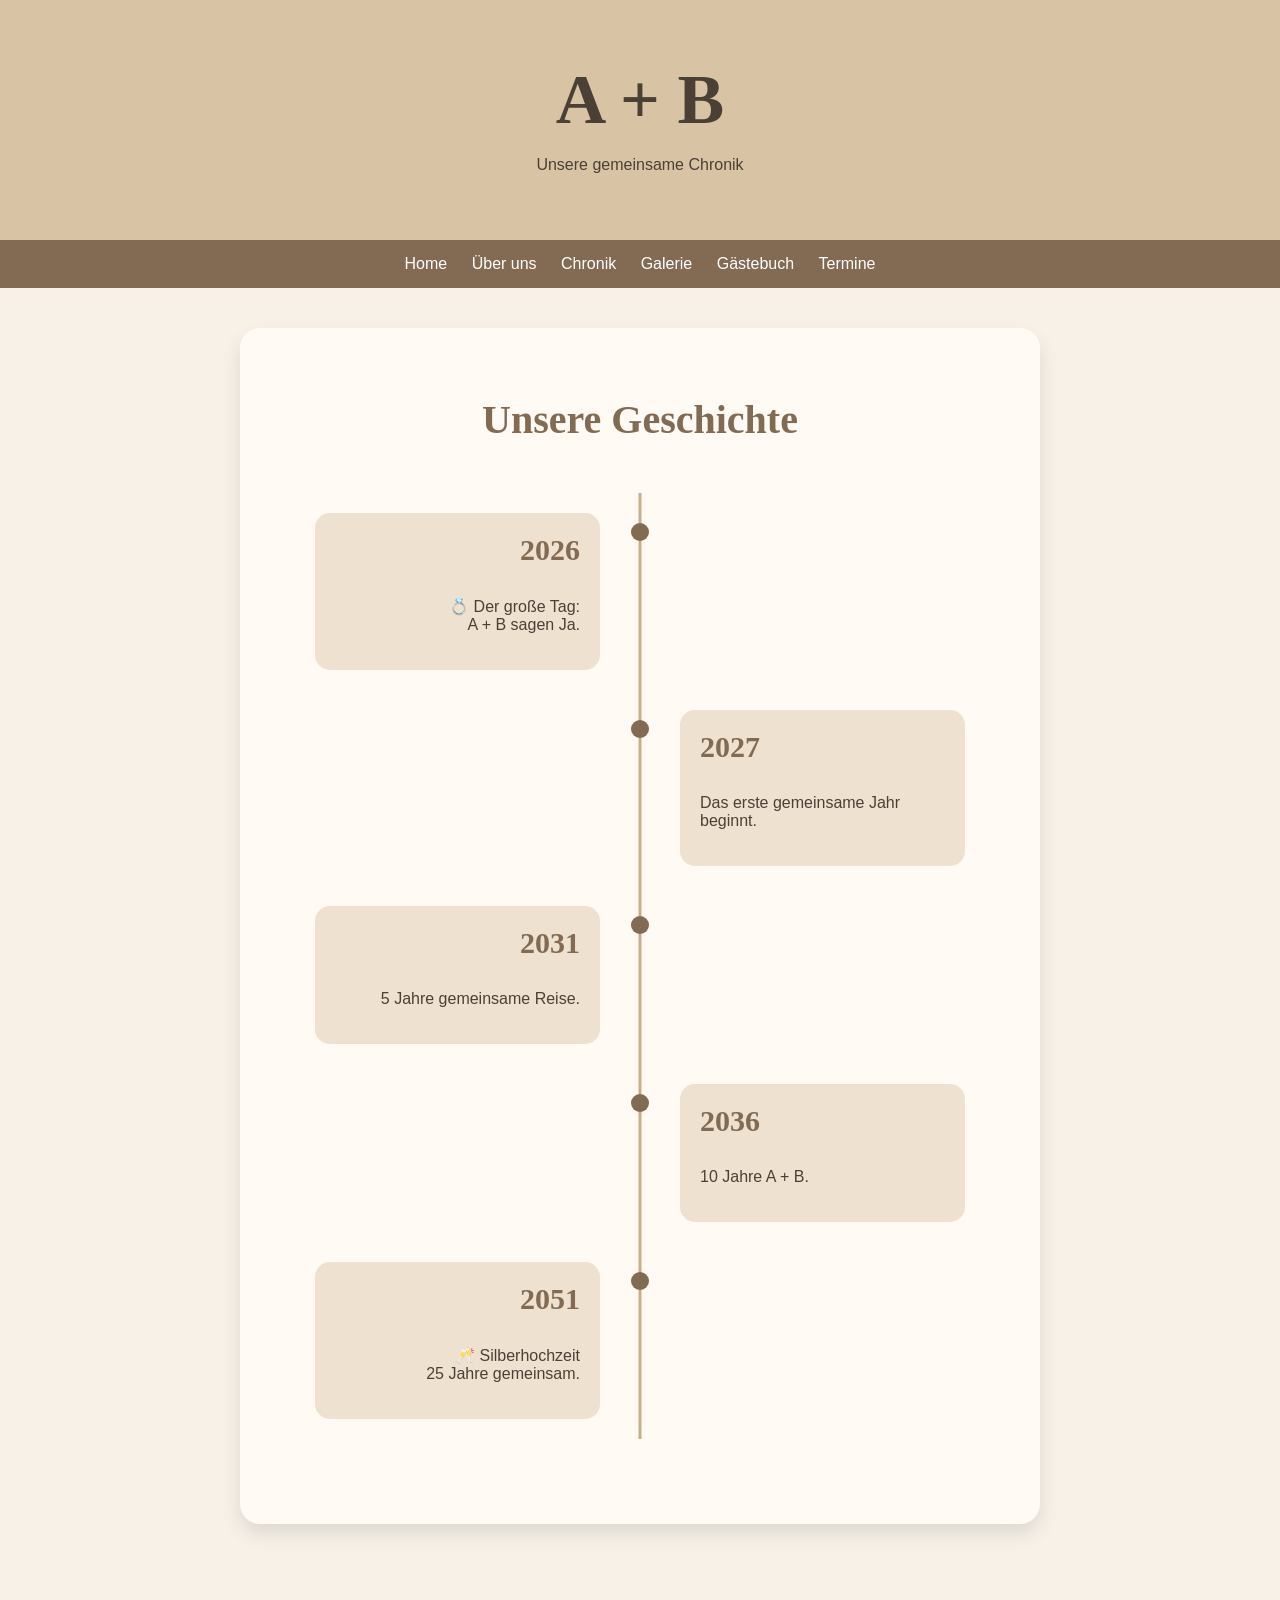
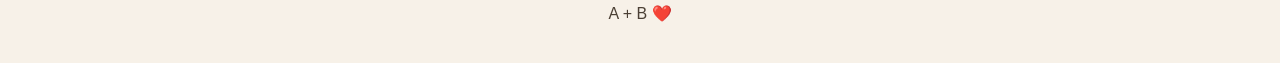
==== chronik.html @ 978f6409 "Add files via upload Hochzeitsseite v0.1" ====
<!DOCTYPE html>

<html lang="de">

<head>

<meta charset="UTF-8">

<title>Chronik | A+B</title>

<link rel="stylesheet" href="style.css">

</head>

<body>

<header>

<h1>A + B</h1>

<p>Unsere gemeinsame Chronik</p>

</header>

<nav>

<a href="index.html">Home</a> <a href="ueber-uns.html">Über uns</a> <a href="chronik.html">Chronik</a> <a href="galerie.html">Galerie</a> <a href="gaestebuch.html">Gästebuch</a> <a href="termine.html">Termine</a>

</nav>

<section class="karte">

<h2>Unsere Geschichte</h2>

<div class="timeline">

<div class="timeline-item">

<div class="timeline-content">

<h3>2026</h3>

<p>
💍 Der große Tag:
<br>
A + B sagen Ja.
</p>

</div>

</div>

<div class="timeline-item">

<div class="timeline-content">

<h3>2027</h3>

<p>
Das erste gemeinsame Jahr
beginnt.
</p>

</div>

</div>

<div class="timeline-item">

<div class="timeline-content">

<h3>2031</h3>

<p>
5 Jahre gemeinsame Reise.
</p>

</div>

</div>

<div class="timeline-item">

<div class="timeline-content">

<h3>2036</h3>

<p>
10 Jahre A + B.
</p>

</div>

</div>

<div class="timeline-item">

<div class="timeline-content">

<h3>2051</h3>

<p>
🥂 Silberhochzeit
<br>
25 Jahre gemeinsam.
</p>

</div>

</div>

</div>

</section>

<footer>

A + B ❤️

</footer>

</body>

</html>
---- style.css ----
* {
  box-sizing:border-box;
  }

body {

margin:0;

background:#f7f1e8;

color:#4b4035;

font-family:Arial, sans-serif;

text-align:center;

}

header {

background:#d8c3a5;

padding:50px;

}

header h1 {

font-family:Georgia, serif;

font-size:70px;

margin:10px;

}

nav {

background:#826b52;

padding:15px;

}

nav a {

color:white;

text-decoration:none;

margin:10px;

font-size:16px;

}

nav a:hover {

opacity:0.7;

}

.karte {

background:#fffaf3;

max-width:800px;

margin:40px auto;

padding:35px;

border-radius:20px;

box-shadow:0 10px 20px rgba(0,0,0,.1);

}

h2 {

font-family:Georgia,serif;

color:#826b52;

font-size:40px;

}

.counter {

font-size:28px;

font-weight:bold;

margin:25px;

}

.news {

background:#eee1cf;

padding:20px;

margin:15px;

border-radius:15px;

}

footer {

padding:40px;

}

.timeline {

position:relative;

max-width:800px;

margin:50px auto;

}

.timeline::before {

content:"";

position:absolute;

left:50%;

top:0;

bottom:0;

width:3px;

background:#c6ae8b;

transform:translateX(-50%);

}

.timeline-item {

position:relative;

width:50%;

padding:20px 40px;

}

.timeline-item:nth-child(odd){

left:0;

text-align:right;

}

.timeline-item:nth-child(even){

left:50%;

text-align:left;

}

.timeline-item::after {

content:"";

position:absolute;

top:30px;

width:18px;

height:18px;

background:#826b52;

border-radius:50%;

z-index:2;

}

.timeline-item:nth-child(odd)::after {

right:-9px;

}

.timeline-item:nth-child(even)::after {

left:-9px;

}

.timeline-content {

background:#eee1cf;

padding:20px;

border-radius:15px;

}

.timeline-content h3 {

font-family:Georgia,serif;

font-size:30px;

color:#826b52;

margin-top:0;

}

.galerie {

display:grid;

grid-template-columns:
repeat(auto-fit,minmax(200px,1fr));

gap:20px;

}


.galerie img {

width:100%;

border-radius:15px;

}
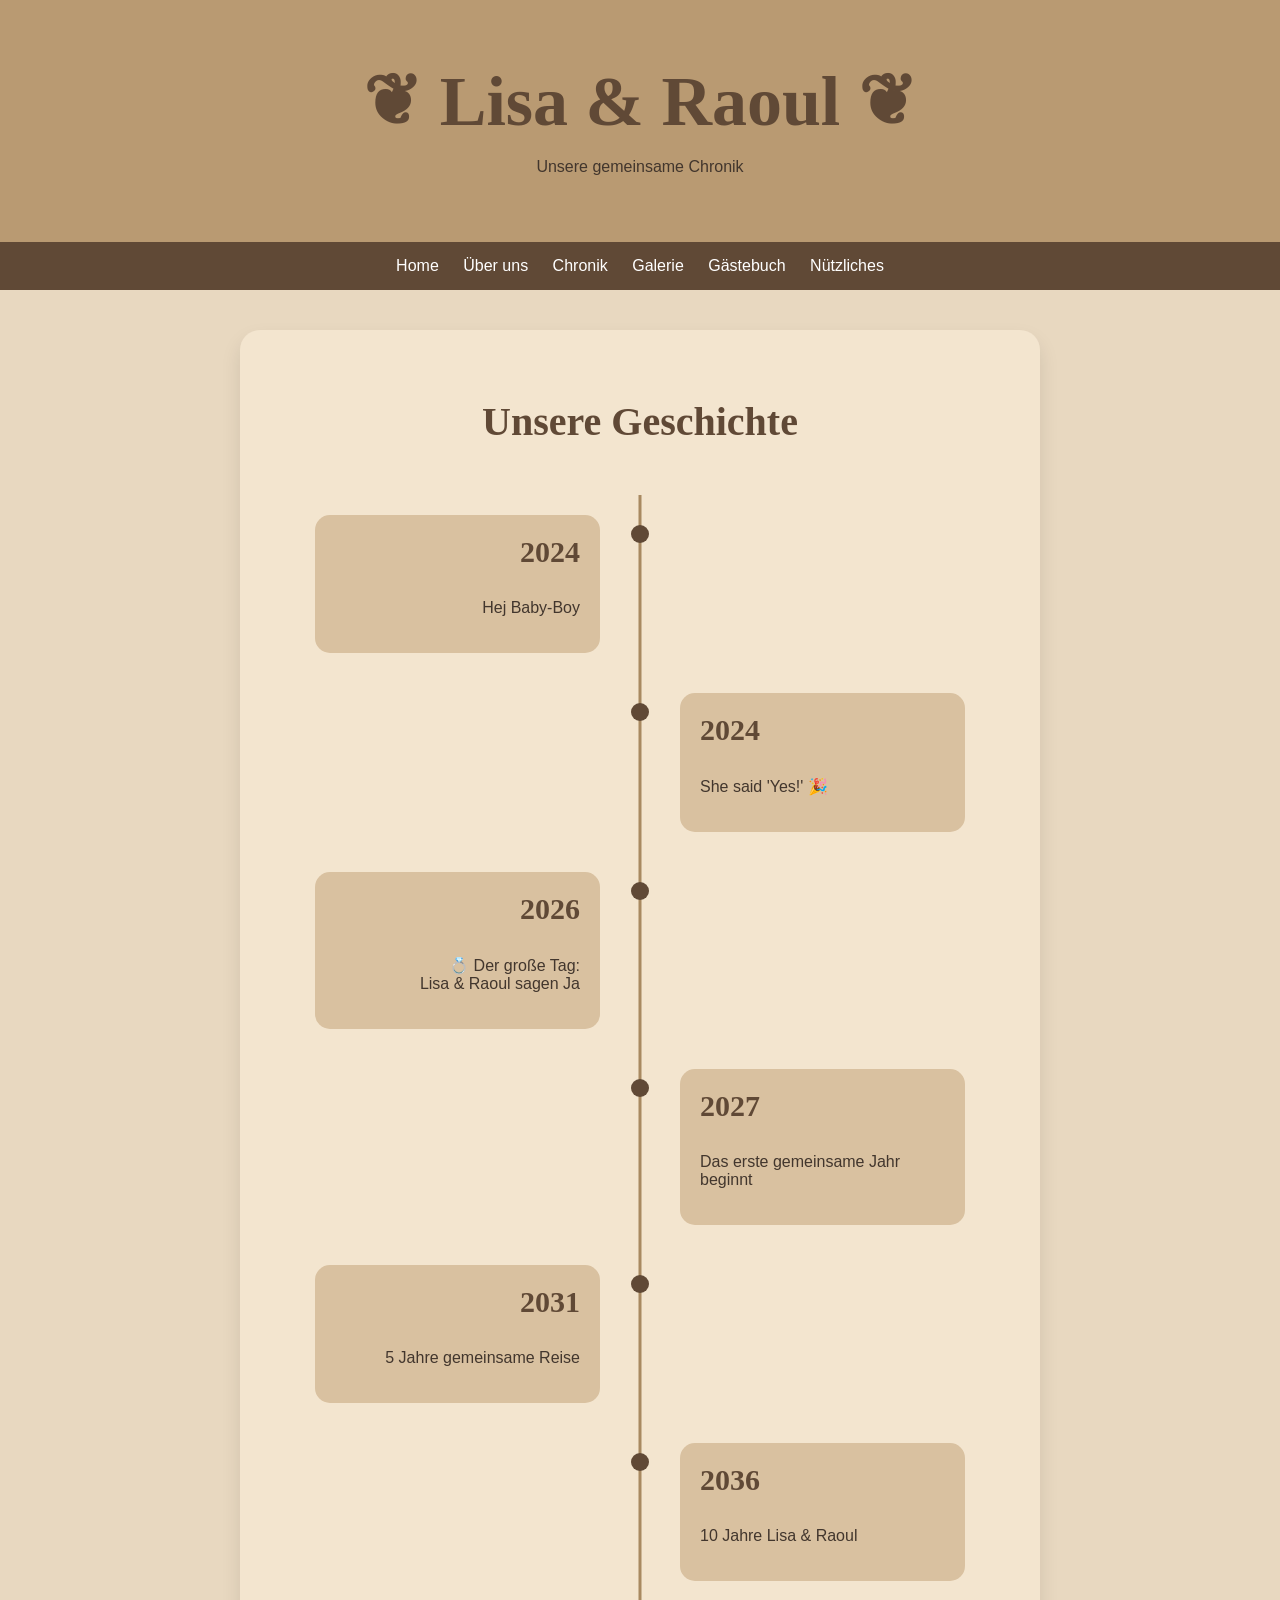
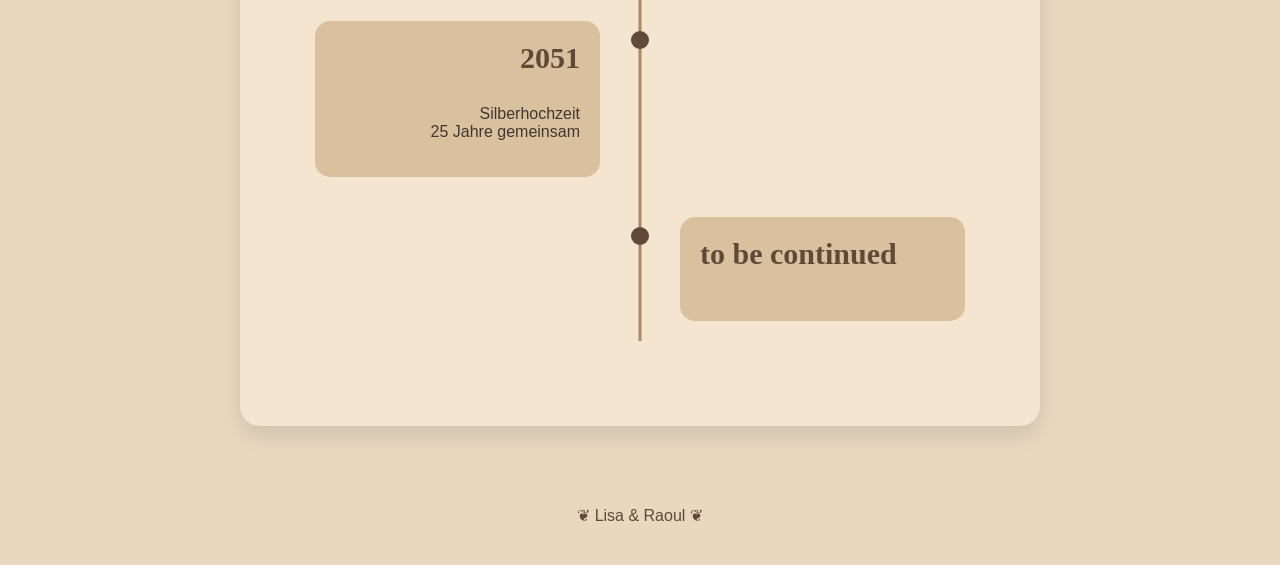
==== commit 194389e8: "Add files via upload" ====
--- a/chronik.html
+++ b/chronik.html
@@ -6,7 +6,7 @@
 
 <meta charset="UTF-8">
 
-<title>Chronik | A+B</title>
+<title>Chronik | Lisa & Raoul</title>
 
 <link rel="stylesheet" href="style.css">
 
@@ -16,7 +16,7 @@
 
 <header>
 
-<h1>A + B</h1>
+<h1>❦ Lisa & Raoul ❦</h1>
 
 <p>Unsere gemeinsame Chronik</p>
 
@@ -24,7 +24,7 @@
 
 <nav>
 
-<a href="index.html">Home</a> <a href="ueber-uns.html">Über uns</a> <a href="chronik.html">Chronik</a> <a href="galerie.html">Galerie</a> <a href="gaestebuch.html">Gästebuch</a> <a href="termine.html">Termine</a>
+<a href="index.html">Home</a> <a href="ueber-uns.html">Über uns</a> <a href="chronik.html">Chronik</a> <a href="galerie.html">Galerie</a> <a href="gaestebuch.html">Gästebuch</a> <a href="nuetzliches.html">Nützliches</a>
 
 </nav>
 
@@ -33,6 +33,36 @@
 <h2>Unsere Geschichte</h2>
 
 <div class="timeline">
+
+
+
+<div class="timeline-item">
+
+<div class="timeline-content">
+
+<h3>2024</h3>
+
+<p>Hej Baby-Boy</p>
+
+</div>
+
+</div>
+
+
+
+
+<div class="timeline-item">
+
+<div class="timeline-content">
+
+<h3>2024</h3>
+
+<p>She said 'Yes!' 🎉</p>
+
+</div>
+
+</div>
+
 
 <div class="timeline-item">
 
@@ -43,7 +73,7 @@
 <p>
 💍 Der große Tag:
 <br>
-A + B sagen Ja.
+Lisa & Raoul sagen Ja
 </p>
 
 </div>
@@ -58,7 +88,7 @@
 
 <p>
 Das erste gemeinsame Jahr
-beginnt.
+beginnt
 </p>
 
 </div>
@@ -72,7 +102,7 @@
 <h3>2031</h3>
 
 <p>
-5 Jahre gemeinsame Reise.
+5 Jahre gemeinsame Reise
 </p>
 
 </div>
@@ -86,7 +116,7 @@
 <h3>2036</h3>
 
 <p>
-10 Jahre A + B.
+10 Jahre Lisa & Raoul
 </p>
 
 </div>
@@ -100,14 +130,25 @@
 <h3>2051</h3>
 
 <p>
-🥂 Silberhochzeit
+Silberhochzeit
 <br>
-25 Jahre gemeinsam.
+25 Jahre gemeinsam
 </p>
 
 </div>
 
 </div>
+
+<div class="timeline-item">
+
+<div class="timeline-content">
+
+<h3>to be continued</h3>
+
+</div>
+
+</div>
+
 
 </div>
 
@@ -115,7 +156,7 @@
 
 <footer>
 
-A + B ❤️
+❦ Lisa & Raoul ❦
 
 </footer>
 
--- a/style.css
+++ b/style.css
@@ -1,14 +1,15 @@
 * {
   box-sizing:border-box;
-  }
+}
+
 
 body {
 
 margin:0;
 
-background:#f7f1e8;
-
-color:#4b4035;
+background:#e8d8c0;
+
+color:#42362d;
 
 font-family:Arial, sans-serif;
 
@@ -16,14 +17,16 @@
 
 }
 
+
 header {
 
-background:#d8c3a5;
+background:#b99a72;
 
 padding:50px;
 
 }
 
+
 header h1 {
 
 font-family:Georgia, serif;
@@ -32,16 +35,20 @@
 
 margin:10px;
 
-}
+color:#604936;
+
+}
+
 
 nav {
 
-background:#826b52;
+background:#604936;
 
 padding:15px;
 
 }
 
+
 nav a {
 
 color:white;
@@ -54,15 +61,17 @@
 
 }
 
+
 nav a:hover {
 
 opacity:0.7;
 
 }
 
+
 .karte {
 
-background:#fffaf3;
+background:#f3e5cf;
 
 max-width:800px;
 
@@ -76,16 +85,18 @@
 
 }
 
+
 h2 {
 
 font-family:Georgia,serif;
 
-color:#826b52;
+color:#604936;
 
 font-size:40px;
 
 }
 
+
 .counter {
 
 font-size:28px;
@@ -94,11 +105,14 @@
 
 margin:25px;
 
-}
+color:#42362d;
+
+}
+
 
 .news {
 
-background:#eee1cf;
+background:#d9c1a0;
 
 padding:20px;
 
@@ -108,11 +122,15 @@
 
 }
 
+
 footer {
 
 padding:40px;
 
-}
+color:#604936;
+
+}
+
 
 .timeline {
 
@@ -124,6 +142,7 @@
 
 }
 
+
 .timeline::before {
 
 content:"";
@@ -138,12 +157,13 @@
 
 width:3px;
 
-background:#c6ae8b;
+background:#a88961;
 
 transform:translateX(-50%);
 
 }
 
+
 .timeline-item {
 
 position:relative;
@@ -154,6 +174,7 @@
 
 }
 
+
 .timeline-item:nth-child(odd){
 
 left:0;
@@ -162,6 +183,7 @@
 
 }
 
+
 .timeline-item:nth-child(even){
 
 left:50%;
@@ -170,6 +192,7 @@
 
 }
 
+
 .timeline-item::after {
 
 content:"";
@@ -182,7 +205,7 @@
 
 height:18px;
 
-background:#826b52;
+background:#604936;
 
 border-radius:50%;
 
@@ -190,21 +213,24 @@
 
 }
 
+
 .timeline-item:nth-child(odd)::after {
 
 right:-9px;
 
 }
 
+
 .timeline-item:nth-child(even)::after {
 
 left:-9px;
 
 }
 
+
 .timeline-content {
 
-background:#eee1cf;
+background:#d9c1a0;
 
 padding:20px;
 
@@ -212,17 +238,19 @@
 
 }
 
+
 .timeline-content h3 {
 
 font-family:Georgia,serif;
 
 font-size:30px;
 
-color:#826b52;
+color:#604936;
 
 margin-top:0;
 
 }
+
 
 .galerie {
 
@@ -242,4 +270,178 @@
 
 border-radius:15px;
 
+}
+
+
+/* ---------- Gästebuch ---------- */
+
+
+form{
+    display:flex;
+    flex-direction:column;
+    gap:18px;
+    margin-top:30px;
+}
+
+
+/* Überschriften der Fragen */
+
+.frage{
+    display:block;
+    text-align:left;
+    font-weight:600;
+    color:#594536;
+    margin-top:22px;
+    margin-bottom:8px;
+    font-size:1rem;
+}
+
+
+/* Checkboxen und Radiobuttons */
+
+.option{
+    display:flex;
+    align-items:center;
+    gap:8px;
+    margin:0.5px 0;
+    font-weight:400;
+    color:#4b382b;
+    cursor:pointer;
+}
+
+
+.option input{
+    width:auto;
+    margin:0;
+}
+
+
+form input,
+form textarea{
+
+    width:100%;
+
+    padding:14px 16px;
+
+    border:1px solid #bda582;
+
+    border-radius:14px;
+
+    background:#f7eddc;
+
+    color:#4b382b;
+
+    font-size:1rem;
+
+    font-family:inherit;
+
+    transition:0.3s;
+
+    box-sizing:border-box;
+
+}
+
+
+form input:focus,
+form textarea:focus{
+
+    outline:none;
+
+    border-color:#8b6844;
+
+    box-shadow:0 0 10px rgba(139,104,68,0.25);
+
+}
+
+
+form textarea{
+
+    resize:vertical;
+
+    min-height:90px;
+
+}
+
+
+form button{
+
+    align-self:center;
+
+    margin-top:15px;
+
+    padding:14px 34px;
+
+    border:none;
+
+    border-radius:30px;
+
+    background:#8b6844;
+
+    color:white;
+
+    font-size:1rem;
+
+    font-family:inherit;
+
+    cursor:pointer;
+
+    transition:0.3s;
+
+}
+
+
+form button:hover{
+
+    background:#6e4d30;
+
+    transform:translateY(-2px);
+
+}
+
+
+form button:active{
+
+    transform:translateY(0);
+
+}
+
+
+.eintrag {
+
+    background:#ead8bc;
+
+    padding:20px;
+
+    margin:20px 0;
+
+    border-radius:15px;
+
+    box-shadow:0 2px 8px rgba(0,0,0,0.1);
+
+    text-align:left;
+
+}
+
+
+.eintrag h3 {
+
+    margin-top:0;
+
+    color:#604936;
+
+}
+
+
+.antwort {
+
+    margin-top:20px;
+
+    font-size:1.2em;
+
+    font-weight:bold;
+
+    min-height:40px;
+
+    color:#604936;
+
 }
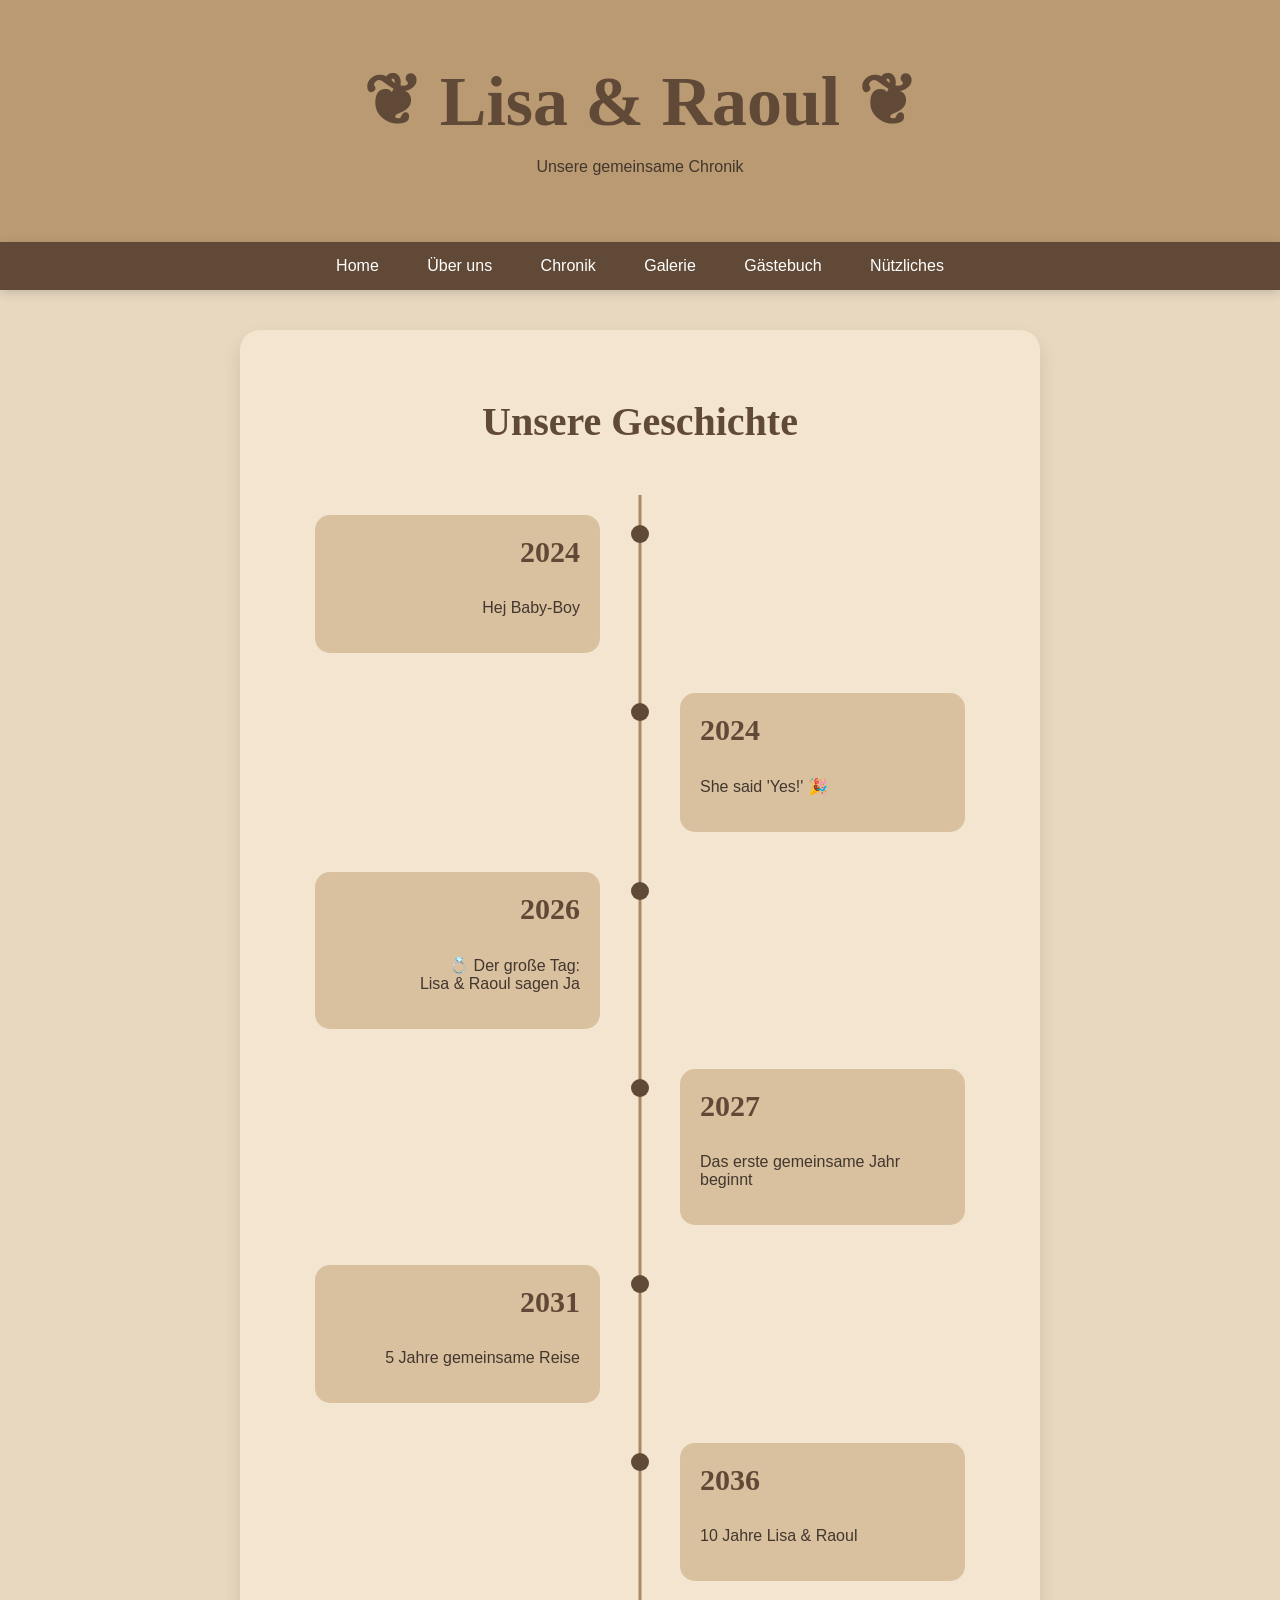
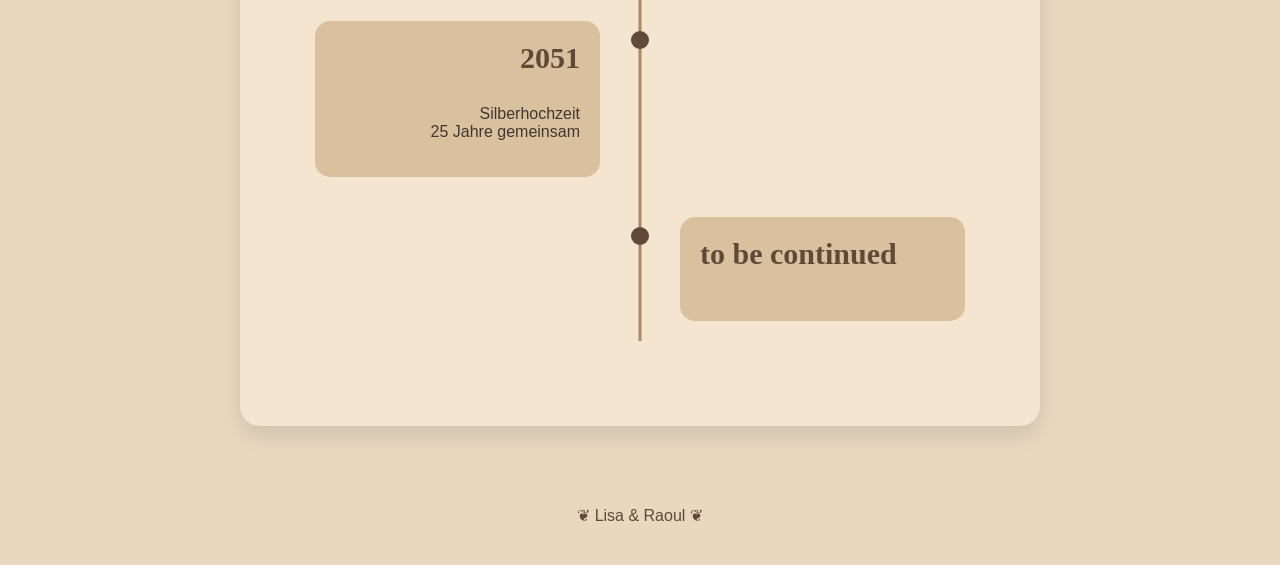
==== commit d5582ba2: "Add files via upload" ====
--- a/chronik.html
+++ b/chronik.html
@@ -5,6 +5,7 @@
 <head>
 
 <meta charset="UTF-8">
+<meta name="viewport" content="width=device-width, initial-scale=1.0">
 
 <title>Chronik | Lisa & Raoul</title>
 
--- a/style.css
+++ b/style.css
@@ -1,447 +1,400 @@
-* {
-  box-sizing:border-box;
-}
-
-
-body {
-
-margin:0;
-
-background:#e8d8c0;
-
-color:#42362d;
-
-font-family:Arial, sans-serif;
-
-text-align:center;
-
-}
-
-
-header {
-
-background:#b99a72;
-
-padding:50px;
-
-}
-
-
-header h1 {
-
-font-family:Georgia, serif;
-
-font-size:70px;
-
-margin:10px;
-
-color:#604936;
-
-}
-
-
-nav {
-
-background:#604936;
-
-padding:15px;
-
-}
-
-
-nav a {
-
-color:white;
-
-text-decoration:none;
-
-margin:10px;
-
-font-size:16px;
-
-}
-
-
-nav a:hover {
-
-opacity:0.7;
-
-}
-
-
-.karte {
-
-background:#f3e5cf;
-
-max-width:800px;
-
-margin:40px auto;
-
-padding:35px;
-
-border-radius:20px;
-
-box-shadow:0 10px 20px rgba(0,0,0,.1);
-
-}
-
-
-h2 {
-
-font-family:Georgia,serif;
-
-color:#604936;
-
-font-size:40px;
-
-}
-
-
-.counter {
-
-font-size:28px;
-
-font-weight:bold;
-
-margin:25px;
-
-color:#42362d;
-
-}
-
-
-.news {
-
-background:#d9c1a0;
-
-padding:20px;
-
-margin:15px;
-
-border-radius:15px;
-
-}
-
-
-footer {
-
-padding:40px;
-
-color:#604936;
-
-}
-
-
-.timeline {
-
-position:relative;
-
-max-width:800px;
-
-margin:50px auto;
-
-}
-
-
-.timeline::before {
-
-content:"";
-
-position:absolute;
-
-left:50%;
-
-top:0;
-
-bottom:0;
-
-width:3px;
-
-background:#a88961;
-
-transform:translateX(-50%);
-
-}
-
-
-.timeline-item {
-
-position:relative;
-
-width:50%;
-
-padding:20px 40px;
-
-}
-
-
-.timeline-item:nth-child(odd){
-
-left:0;
-
-text-align:right;
-
-}
-
-
-.timeline-item:nth-child(even){
-
-left:50%;
-
-text-align:left;
-
-}
-
-
-.timeline-item::after {
-
-content:"";
-
-position:absolute;
-
-top:30px;
-
-width:18px;
-
-height:18px;
-
-background:#604936;
-
-border-radius:50%;
-
-z-index:2;
-
-}
-
-
-.timeline-item:nth-child(odd)::after {
-
-right:-9px;
-
-}
-
-
-.timeline-item:nth-child(even)::after {
-
-left:-9px;
-
-}
-
-
-.timeline-content {
-
-background:#d9c1a0;
-
-padding:20px;
-
-border-radius:15px;
-
-}
-
-
-.timeline-content h3 {
-
-font-family:Georgia,serif;
-
-font-size:30px;
-
-color:#604936;
-
-margin-top:0;
-
-}
-
-
-.galerie {
-
-display:grid;
-
-grid-template-columns:
-repeat(auto-fit,minmax(200px,1fr));
-
-gap:20px;
-
-}
-
-
-.galerie img {
-
-width:100%;
-
-border-radius:15px;
-
-}
-
-
-/* ---------- Gästebuch ---------- */
-
-
-form{
-    display:flex;
-    flex-direction:column;
-    gap:18px;
-    margin-top:30px;
-}
-
-
-/* Überschriften der Fragen */
-
-.frage{
-    display:block;
-    text-align:left;
-    font-weight:600;
-    color:#594536;
-    margin-top:22px;
-    margin-bottom:8px;
-    font-size:1rem;
-}
-
-
-/* Checkboxen und Radiobuttons */
-
-.option{
-    display:flex;
-    align-items:center;
-    gap:8px;
-    margin:0.5px 0;
-    font-weight:400;
-    color:#4b382b;
-    cursor:pointer;
-}
-
-
-.option input{
-    width:auto;
-    margin:0;
-}
-
-
-form input,
-form textarea{
-
-    width:100%;
-
-    padding:14px 16px;
-
-    border:1px solid #bda582;
-
-    border-radius:14px;
-
-    background:#f7eddc;
-
-    color:#4b382b;
-
-    font-size:1rem;
-
-    font-family:inherit;
-
-    transition:0.3s;
-
-    box-sizing:border-box;
-
-}
-
-
-form input:focus,
-form textarea:focus{
-
-    outline:none;
-
-    border-color:#8b6844;
-
-    box-shadow:0 0 10px rgba(139,104,68,0.25);
-
-}
-
-
-form textarea{
-
-    resize:vertical;
-
-    min-height:90px;
-
-}
-
-
-form button{
-
-    align-self:center;
-
-    margin-top:15px;
-
-    padding:14px 34px;
-
-    border:none;
-
-    border-radius:30px;
-
-    background:#8b6844;
-
-    color:white;
-
-    font-size:1rem;
-
-    font-family:inherit;
-
-    cursor:pointer;
-
-    transition:0.3s;
-
-}
-
-
-form button:hover{
-
-    background:#6e4d30;
-
-    transform:translateY(-2px);
-
-}
-
-
-form button:active{
-
-    transform:translateY(0);
-
-}
-
-
-.eintrag {
-
-    background:#ead8bc;
-
-    padding:20px;
-
-    margin:20px 0;
-
-    border-radius:15px;
-
-    box-shadow:0 2px 8px rgba(0,0,0,0.1);
-
-    text-align:left;
-
-}
-
-
-.eintrag h3 {
-
-    margin-top:0;
-
-    color:#604936;
-
-}
-
-
-.antwort {
-
-    margin-top:20px;
-
-    font-size:1.2em;
-
-    font-weight:bold;
-
-    min-height:40px;
-
-    color:#604936;
-
+* {
+    box-sizing: border-box;
+}
+
+body {
+    margin: 0;
+    background: #e8d8c0;
+    color: #42362d;
+    font-family: Arial, sans-serif;
+    text-align: center;
+}
+
+/* ---------- Header ---------- */
+
+header {
+    background: #b99a72;
+    padding: 50px;
+}
+
+header h1 {
+    font-family: Georgia, serif;
+    font-size: 70px;
+    margin: 10px;
+    color: #604936;
+}
+
+/* ---------- Navigation ---------- */
+
+nav {
+    background: #604936;
+    padding: 15px;
+    position: sticky;
+    top: 0;
+    z-index: 1000;
+    box-shadow: 0 3px 10px rgba(0,0,0,.15);
+}
+
+nav a {
+    color: white;
+    text-decoration: none;
+    margin: 10px;
+    font-size: 16px;
+    padding: 8px 12px;
+    border-radius: 8px;
+    transition: .25s;
+}
+
+nav a:hover {
+    background: rgba(255,255,255,.15);
+    opacity: 1;
+}
+
+/* ---------- Karten ---------- */
+
+.karte {
+    background: #f3e5cf;
+    max-width: 800px;
+    margin: 40px auto;
+    padding: 35px;
+    border-radius: 20px;
+    box-shadow: 0 10px 20px rgba(0,0,0,.1);
+}
+
+/* ---------- Überschriften ---------- */
+
+h2 {
+    font-family: Georgia, serif;
+    color: #604936;
+    font-size: 40px;
+}
+
+/* ---------- Countdown ---------- */
+
+.counter {
+    font-size: 28px;
+    font-weight: bold;
+    margin: 25px;
+    color: #42362d;
+}
+
+/* ---------- News ---------- */
+
+.news {
+    background: #d9c1a0;
+    padding: 20px;
+    margin: 15px;
+    border-radius: 15px;
+}
+
+/* ---------- Footer ---------- */
+
+footer {
+    padding: 40px;
+    color: #604936;
+}
+
+/* ---------- Timeline ---------- */
+
+.timeline {
+    position: relative;
+    max-width: 800px;
+    margin: 50px auto;
+}
+
+.timeline::before {
+    content: "";
+    position: absolute;
+    left: 50%;
+    top: 0;
+    bottom: 0;
+    width: 3px;
+    background: #a88961;
+    transform: translateX(-50%);
+}
+
+.timeline-item {
+    position: relative;
+    width: 50%;
+    padding: 20px 40px;
+}
+
+.timeline-item:nth-child(odd) {
+    left: 0;
+    text-align: right;
+}
+
+.timeline-item:nth-child(even) {
+    left: 50%;
+    text-align: left;
+}
+
+.timeline-item::after {
+    content: "";
+    position: absolute;
+    top: 30px;
+    width: 18px;
+    height: 18px;
+    background: #604936;
+    border-radius: 50%;
+    z-index: 2;
+}
+
+.timeline-item:nth-child(odd)::after {
+    right: -9px;
+}
+
+.timeline-item:nth-child(even)::after {
+    left: -9px;
+}
+
+.timeline-content {
+    background: #d9c1a0;
+    padding: 20px;
+    border-radius: 15px;
+}
+
+.timeline-content h3 {
+    font-family: Georgia, serif;
+    font-size: 30px;
+    color: #604936;
+    margin-top: 0;
+}
+/* ---------- Galerie ---------- */
+
+.galerie {
+    display: grid;
+    grid-template-columns: repeat(auto-fit, minmax(200px, 1fr));
+    gap: 20px;
+}
+
+.galerie img {
+    width: 100%;
+    border-radius: 15px;
+}
+
+/* ---------- Gästebuch ---------- */
+
+form {
+    display: flex;
+    flex-direction: column;
+    gap: 18px;
+    margin-top: 30px;
+}
+
+/* Überschriften der Fragen */
+
+.frage {
+    display: block;
+    text-align: left;
+    font-weight: 600;
+    color: #594536;
+    margin-top: 22px;
+    margin-bottom: 8px;
+    font-size: 1rem;
+}
+
+/* Checkboxen und Radiobuttons */
+
+.option {
+    display: flex;
+    align-items: center;
+    gap: 8px;
+    margin: 0.5px 0;
+    font-weight: 400;
+    color: #4b382b;
+    cursor: pointer;
+}
+
+.option input {
+    width: auto;
+    margin: 0;
+}
+
+/* Eingabefelder */
+
+form input,
+form textarea {
+    width: 100%;
+    padding: 14px 16px;
+    border: 1px solid #bda582;
+    border-radius: 14px;
+    background: #f7eddc;
+    color: #4b382b;
+    font-size: 1rem;
+    font-family: inherit;
+    transition: .3s;
+    box-sizing: border-box;
+}
+
+form input:focus,
+form textarea:focus {
+    outline: none;
+    border-color: #8b6844;
+    box-shadow: 0 0 10px rgba(139,104,68,.25);
+}
+
+form textarea {
+    resize: vertical;
+    min-height: 90px;
+}
+
+/* Buttons */
+
+form button {
+    align-self: center;
+    margin-top: 15px;
+    padding: 14px 34px;
+    border: none;
+    border-radius: 30px;
+    background: #8b6844;
+    color: white;
+    font-size: 1rem;
+    font-family: inherit;
+    cursor: pointer;
+    transition: .3s;
+}
+
+form button:hover {
+    background: #6e4d30;
+    transform: translateY(-2px);
+}
+
+form button:active {
+    transform: translateY(0);
+}
+
+/* ---------- Einträge ---------- */
+
+.eintrag {
+    background: #ead8bc;
+    padding: 20px;
+    margin: 20px 0;
+    border-radius: 15px;
+    box-shadow: 0 2px 8px rgba(0,0,0,.1);
+    text-align: left;
+}
+
+.eintrag h3 {
+    margin-top: 0;
+    color: #604936;
+}
+
+.eintrag p {
+    line-height: 1.5;
+}
+
+/* ---------- Antworten (Spaßseite) ---------- */
+
+.antwort {
+    margin-top: 20px;
+    font-size: 1.2em;
+    font-weight: bold;
+    min-height: 40px;
+    color: #604936;
+}
+/* ---------- Handyansicht ---------- */
+
+@media (max-width:768px){
+
+    body{
+        font-size:16px;
+    }
+
+    header{
+        padding:30px 15px;
+    }
+
+    header h1{
+        font-size:42px;
+    }
+
+nav{
+
+    display:grid;
+
+    grid-template-columns:repeat(3,minmax(0,1fr));
+
+    gap:8px;
+
+    padding:12px;
+
+}
+
+nav a{
+
+    display:flex;
+
+    justify-content:center;
+
+    align-items:center;
+
+    margin:0;
+
+    padding:10px 4px;
+
+    font-size:14px;
+
+    text-align:center;
+
+}
+
+    .karte{
+
+        margin:20px 15px;
+        padding:25px;
+
+    }
+
+    h2{
+
+        font-size:30px;
+
+    }
+
+    .counter{
+
+        font-size:22px;
+
+    }
+
+    /* Galerie */
+
+    .galerie{
+
+        grid-template-columns:1fr;
+
+    }
+
+    /* Timeline */
+
+    .timeline{
+
+        margin:40px 15px;
+
+    }
+
+    .timeline::before{
+
+        left:20px;
+        transform:none;
+
+    }
+
+    .timeline-item{
+
+        width:100%;
+        left:0 !important;
+        padding:20px 20px 20px 55px;
+        text-align:left !important;
+
+    }
+
+    .timeline-item::after{
+
+        left:11px !important;
+        right:auto !important;
+
+    }
+
 }
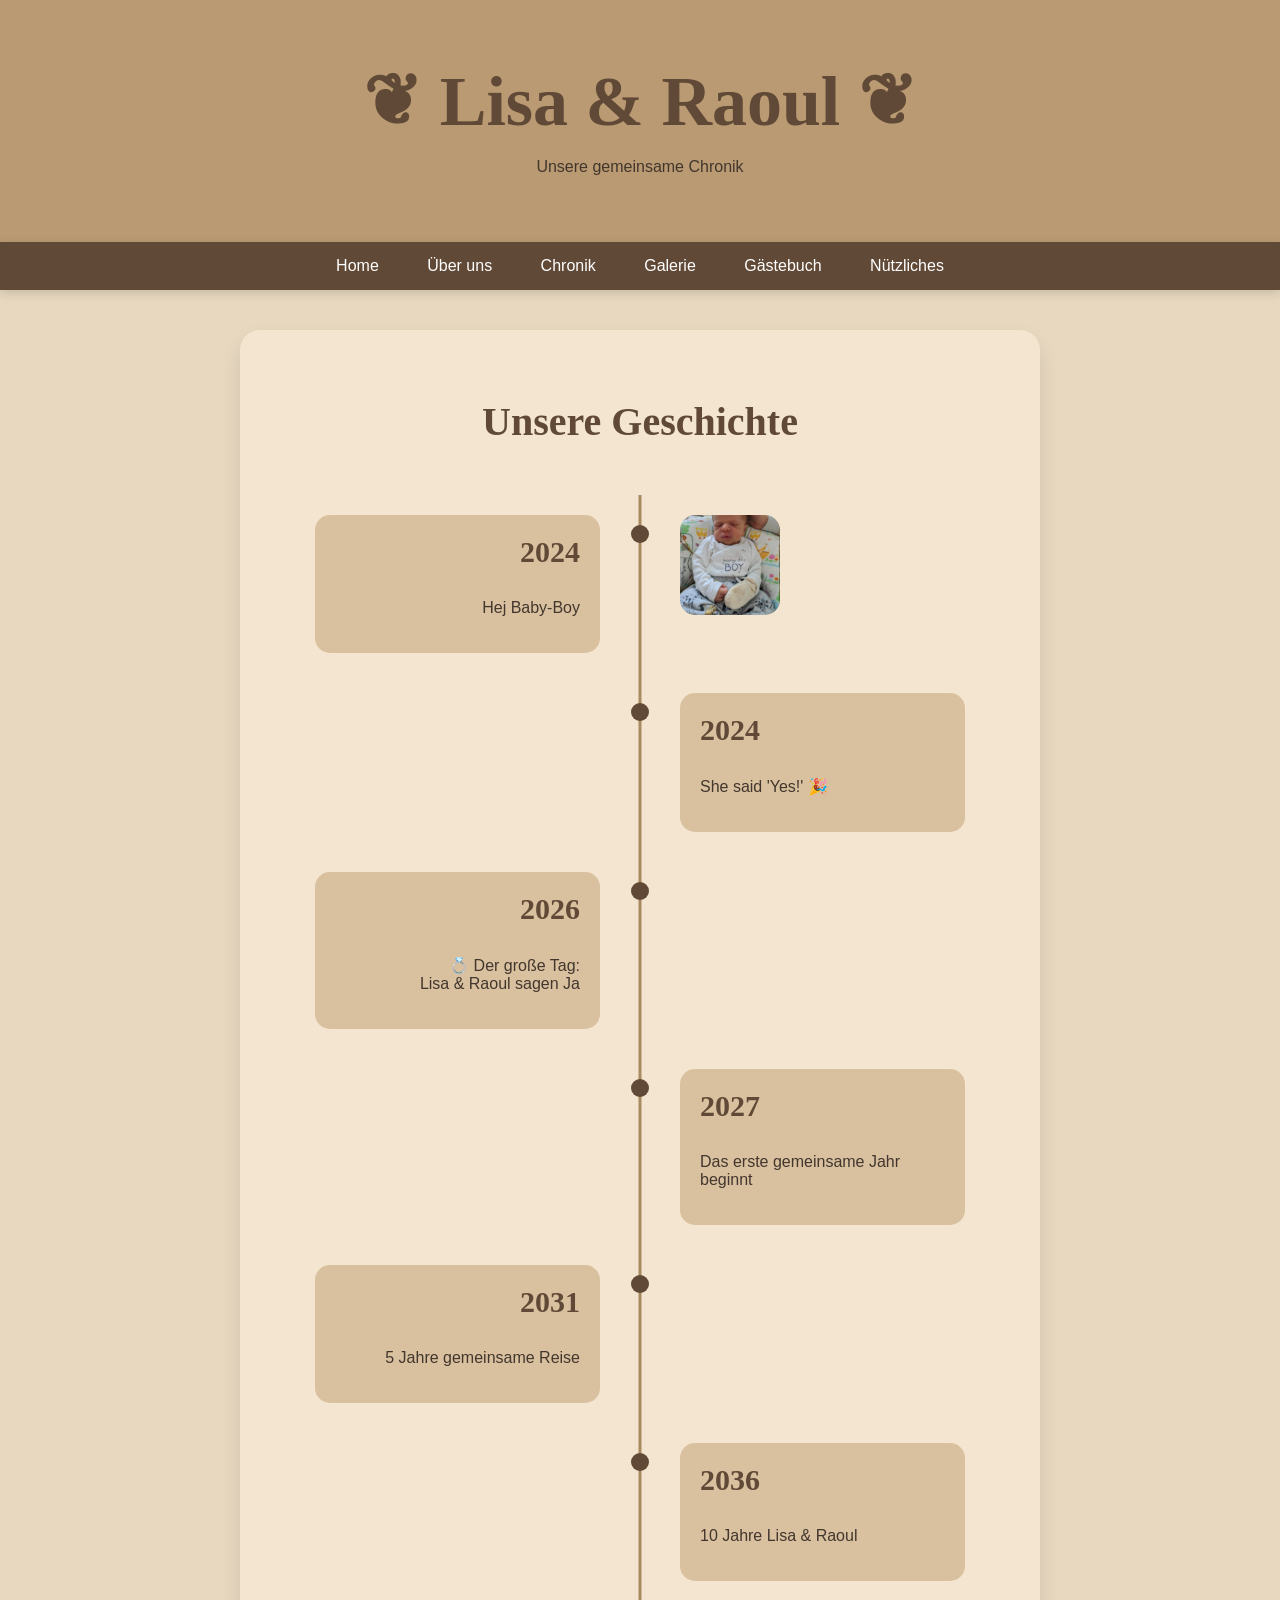
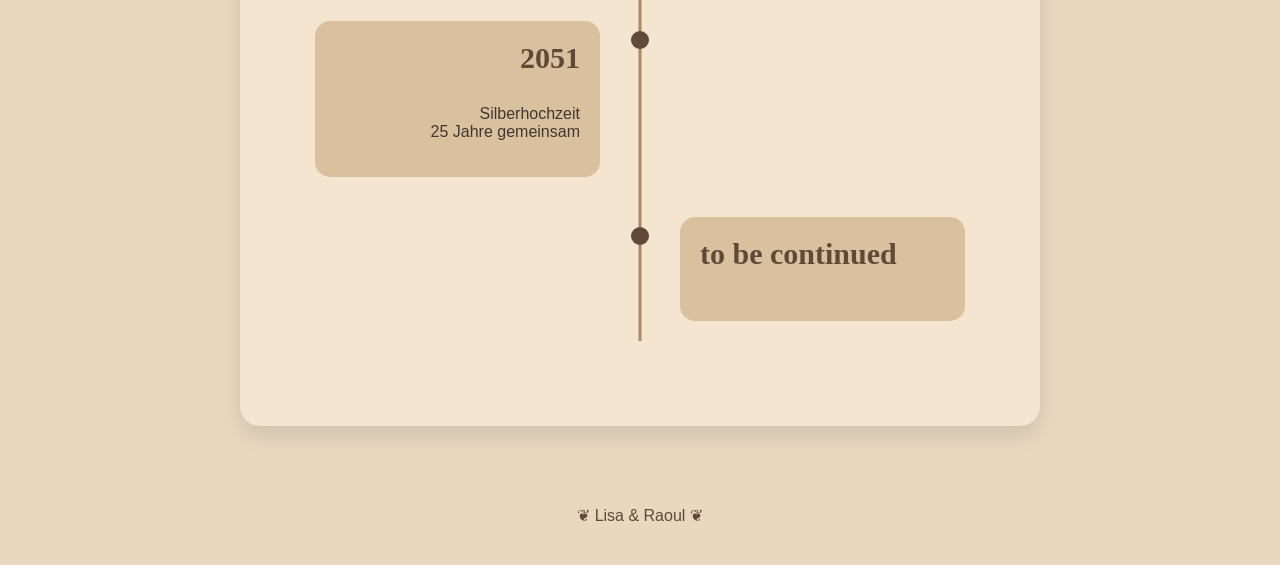
==== commit 4c3d2a81: "Add files via upload aktualisierung der Dateien" ====
--- a/chronik.html
+++ b/chronik.html
@@ -37,18 +37,18 @@
 
 
 
-<div class="timeline-item">
+<div class="timeline-item baby-item">
 
-<div class="timeline-content">
+    <div class="timeline-content">
+        <h3>2024</h3>
+        <p>Hej Baby-Boy</p>
+    </div>
 
-<h3>2024</h3>
-
-<p>Hej Baby-Boy</p>
+    <div class="timeline-image">
+        <img src="Bilder/Thilo.jpeg" alt="Unser Baby">
+    </div>
 
 </div>
-
-</div>
-
 
 
 
--- a/style.css
+++ b/style.css
@@ -160,6 +160,25 @@
     color: #604936;
     margin-top: 0;
 }
+
+/* ---------- Baby-Bild ---------- */
+
+.baby-item .timeline-image {
+    position: absolute;
+    left: 100%;
+    top: 20px;
+    margin-left: 40px;
+    width: 150px;
+}
+
+.baby-item .timeline-image img {
+    display: block;
+    width: 100px;
+    height: 100px;
+    object-fit: cover;
+    border-radius: 15px;
+}
+
 /* ---------- Galerie ---------- */
 
 .galerie {
@@ -397,4 +416,571 @@
 
     }
 
+}
+
+/* =========================================================
+   UNSERE GESCHICHTE – DIGITALES PDF ALBUM
+   ========================================================= */
+
+.unsere-geschichte {
+    max-width: 1000px;
+    margin: 70px auto;
+    padding: 0 20px;
+    text-align: center;
+}
+
+
+/* Überschrift */
+
+.unsere-geschichte h2 {
+    margin-bottom: 15px;
+}
+
+
+/* Einleitung */
+
+.geschichte-intro {
+    max-width: 650px;
+    margin: 0 auto 40px;
+    line-height: 1.7;
+}
+
+
+/* =========================================================
+   ALBUM
+   ========================================================= */
+
+.geschichte-album {
+    max-width: 900px;
+    margin: 0 auto;
+
+    padding: 20px;
+
+    background: #fff;
+
+    border-radius: 18px;
+
+    box-shadow:
+        0 8px 30px rgba(0, 0, 0, 0.12);
+}
+
+
+/* =========================================================
+   ALBUM KOPF
+   ========================================================= */
+
+.album-kopf {
+    display: flex;
+    justify-content: space-between;
+    align-items: center;
+
+    padding: 5px 5px 18px;
+
+    border-bottom: 1px solid rgba(0, 0, 0, 0.08);
+
+    margin-bottom: 20px;
+}
+
+
+.album-titel {
+    font-size: 18px;
+    font-weight: 600;
+}
+
+
+.album-status {
+    font-size: 14px;
+    opacity: 0.65;
+}
+
+
+/* =========================================================
+   PDF
+   ========================================================= */
+
+.pdf-container {
+    width: 100%;
+
+    background: #f1f1f1;
+
+    border-radius: 10px;
+
+    overflow: hidden;
+
+    box-shadow:
+        inset 0 0 0 1px rgba(0, 0, 0, 0.06);
+}
+
+
+/* Das eigentliche PDF-Fenster */
+
+.pdf-container iframe {
+    display: block;
+
+    width: 100%;
+
+    height: 800px;
+
+    border: none;
+
+    background: #fff;
+}
+
+
+/* =========================================================
+   HINWEIS
+   ========================================================= */
+
+.pdf-hinweis {
+    margin: 15px 0 20px;
+
+    font-size: 13px;
+
+    line-height: 1.5;
+
+    opacity: 0.65;
+}
+
+
+/* =========================================================
+   NAVIGATION
+   ========================================================= */
+
+.album-navigation {
+    display: flex;
+
+    align-items: center;
+
+    justify-content: space-between;
+
+    gap: 20px;
+
+    margin-top: 20px;
+}
+
+
+/* Buttons */
+
+.album-button {
+    border: none;
+
+    padding: 12px 22px;
+
+    border-radius: 25px;
+
+    background: #f3eee9;
+
+    cursor: pointer;
+
+    font-family: inherit;
+
+    font-size: 15px;
+
+    transition:
+        transform 0.2s ease,
+        box-shadow 0.2s ease,
+        opacity 0.2s ease;
+}
+
+
+/* Hover */
+
+.album-button:hover:not(:disabled) {
+    transform: translateY(-2px);
+
+    box-shadow:
+        0 5px 12px rgba(0, 0, 0, 0.12);
+}
+
+
+/* Deaktivierter Button */
+
+.album-button:disabled {
+    opacity: 0.35;
+
+    cursor: default;
+}
+
+
+/* Seitenanzeige */
+
+.seiten-anzeige {
+    font-size: 14px;
+
+    opacity: 0.7;
+
+    white-space: nowrap;
+}
+
+
+/* =========================================================
+   PDF SEPARAT ÖFFNEN
+   ========================================================= */
+
+.pdf-extra {
+    margin-top: 20px;
+}
+
+
+.pdf-open-button {
+    display: inline-block;
+
+    padding: 9px 16px;
+
+    border-radius: 20px;
+
+    font-size: 13px;
+
+    text-decoration: none;
+
+    background: #f8f5f2;
+
+    color: inherit;
+
+    transition:
+        background 0.2s ease,
+        transform 0.2s ease;
+}
+
+
+.pdf-open-button:hover {
+    transform: translateY(-1px);
+}
+
+
+/* =========================================================
+   WECHSEL-EFFEKT
+   ========================================================= */
+
+.pdf-container.wechsel {
+    opacity: 0.35;
+
+    transform: scale(0.99);
+
+    transition:
+        opacity 0.15s ease,
+        transform 0.15s ease;
+}
+
+
+/* =========================================================
+   TABLET
+   ========================================================= */
+
+@media (max-width: 850px) {
+
+    .unsere-geschichte {
+        margin: 50px auto;
+    }
+
+    .pdf-container iframe {
+        height: 700px;
+    }
+
+}
+
+
+/* =========================================================
+   SMARTPHONE
+   ========================================================= */
+
+@media (max-width: 600px) {
+
+    .unsere-geschichte {
+        margin: 40px auto;
+        padding: 0 10px;
+    }
+
+
+    .geschichte-album {
+        padding: 12px;
+
+        border-radius: 14px;
+    }
+
+
+    .album-kopf {
+        padding-bottom: 14px;
+
+        margin-bottom: 12px;
+    }
+
+
+    .album-titel {
+        font-size: 16px;
+    }
+
+
+    .album-status {
+        font-size: 12px;
+    }
+
+
+    /*
+       Auf dem Smartphone bekommt die PDF
+       etwas weniger Höhe, damit die Navigation
+       erreichbar bleibt.
+    */
+
+    .pdf-container iframe {
+        height: 650px;
+    }
+
+
+    .pdf-hinweis {
+        font-size: 12px;
+    }
+
+
+    .album-navigation {
+        gap: 8px;
+    }
+
+
+    .album-button {
+        padding: 10px 15px;
+
+        font-size: 14px;
+    }
+
+
+    .seiten-anzeige {
+        font-size: 13px;
+    }
+
+
+    .pdf-open-button {
+        font-size: 12px;
+    }
+
+}
+
+/* =========================================================
+   JGA KACHELN
+   ========================================================= */
+
+.jga-kachel {
+    margin: 30px 0;
+    background: #d9c1a0;
+    border-radius: 18px;
+    overflow: hidden;
+    box-shadow: 0 6px 15px rgba(0,0,0,.10);
+    text-align: left;
+}
+
+
+/* Kopf der Kachel */
+
+.jga-kachel summary {
+    list-style: none;
+    cursor: pointer;
+
+    padding: 22px 25px;
+
+    display: flex;
+    justify-content: space-between;
+    align-items: center;
+
+    font-family: Georgia, serif;
+    font-size: 25px;
+    font-weight: bold;
+
+    color: #604936;
+
+    transition: .25s;
+}
+
+
+/* Pfeil des Browsers entfernen */
+
+.jga-kachel summary::-webkit-details-marker {
+    display: none;
+}
+
+
+/* Hover */
+
+.jga-kachel summary:hover {
+    background: rgba(255,255,255,.15);
+}
+
+
+/* Pluszeichen */
+
+.aufklapp-symbol {
+    font-family: Arial, sans-serif;
+    font-size: 30px;
+    font-weight: normal;
+
+    transition: transform .3s;
+}
+
+
+/* Plus wird zu X */
+
+.jga-kachel[open] .aufklapp-symbol {
+    transform: rotate(45deg);
+}
+
+
+/* Inhalt */
+
+.jga-inhalt {
+    padding: 5px 25px 30px;
+}
+
+
+/* Beschreibung */
+
+.jga-beschreibung {
+    text-align: center;
+    margin: 10px 0 25px;
+    color: #604936;
+}
+
+
+/* =========================================================
+   JGA FOTO-GALERIE
+   ========================================================= */
+
+.jga-galerie {
+    display: grid;
+
+    grid-template-columns: repeat(3, 1fr);
+
+    gap: 25px;
+
+    align-items: center;
+}
+
+
+/* Fotos */
+
+.jga-galerie img {
+    width: 100%;
+    aspect-ratio: 1 / 1;
+
+    object-fit: cover;
+
+    display: block;
+
+    padding: 7px;
+
+    background: white;
+
+    box-shadow: 0 5px 12px rgba(0,0,0,.18);
+
+    transition:
+        transform .25s ease,
+        box-shadow .25s ease;
+}
+
+
+/* Unterschiedliche Rahmen / Positionen */
+
+.jga-galerie img:nth-child(1) {
+    border: 3px solid #b99a72;
+    transform: rotate(-2deg);
+}
+
+.jga-galerie img:nth-child(2) {
+    border: 5px solid #604936;
+    transform: rotate(2deg);
+}
+
+.jga-galerie img:nth-child(3) {
+    border: 2px solid #a88961;
+    transform: rotate(-1deg);
+}
+
+.jga-galerie img:nth-child(4) {
+    border: 4px solid #8b6844;
+    transform: rotate(3deg);
+}
+
+.jga-galerie img:nth-child(5) {
+    border: 3px solid #c2a681;
+    transform: rotate(-3deg);
+}
+
+.jga-galerie img:nth-child(6) {
+    border: 5px solid #806044;
+    transform: rotate(1deg);
+}
+
+.jga-galerie img:nth-child(7) {
+    border: 2px solid #b99a72;
+    transform: rotate(2deg);
+}
+
+.jga-galerie img:nth-child(8) {
+    border: 4px solid #604936;
+    transform: rotate(-2deg);
+}
+
+.jga-galerie img:nth-child(9) {
+    border: 3px solid #a88961;
+    transform: rotate(1deg);
+}
+
+.jga-galerie img:nth-child(10) {
+    border: 5px solid #8b6844;
+    transform: rotate(-3deg);
+}
+
+
+/* Hover-Effekt */
+
+.jga-galerie img:hover {
+    transform: rotate(0deg) scale(1.04);
+    box-shadow: 0 8px 18px rgba(0,0,0,.25);
+    position: relative;
+    z-index: 2;
+}
+
+
+/* =========================================================
+   JGA AUF DEM HANDY
+   ========================================================= */
+
+@media (max-width: 768px) {
+
+    .jga-galerie {
+        grid-template-columns: repeat(2, 1fr);
+        gap: 18px;
+    }
+
+    .jga-kachel summary {
+        font-size: 21px;
+        padding: 20px;
+    }
+
+    .jga-inhalt {
+        padding: 5px 15px 25px;
+    }
+
+}
+
+@media (max-width: 480px) {
+
+    .jga-galerie {
+        grid-template-columns: 1fr;
+    }
+
+}
+
+.countdown-symbol {
+    margin: 10px 0 5px;
+    color: #604936;
+    font-size: 28px;
+    font-family: Georgia, serif;
+}
+
+.countdown-info {
+    margin-top: 5px;
+    color: #604936;
+    font-size: 23px;
+    font-style: italic;
+    font-weight: bold;
+    line-height: 1.5;
 }
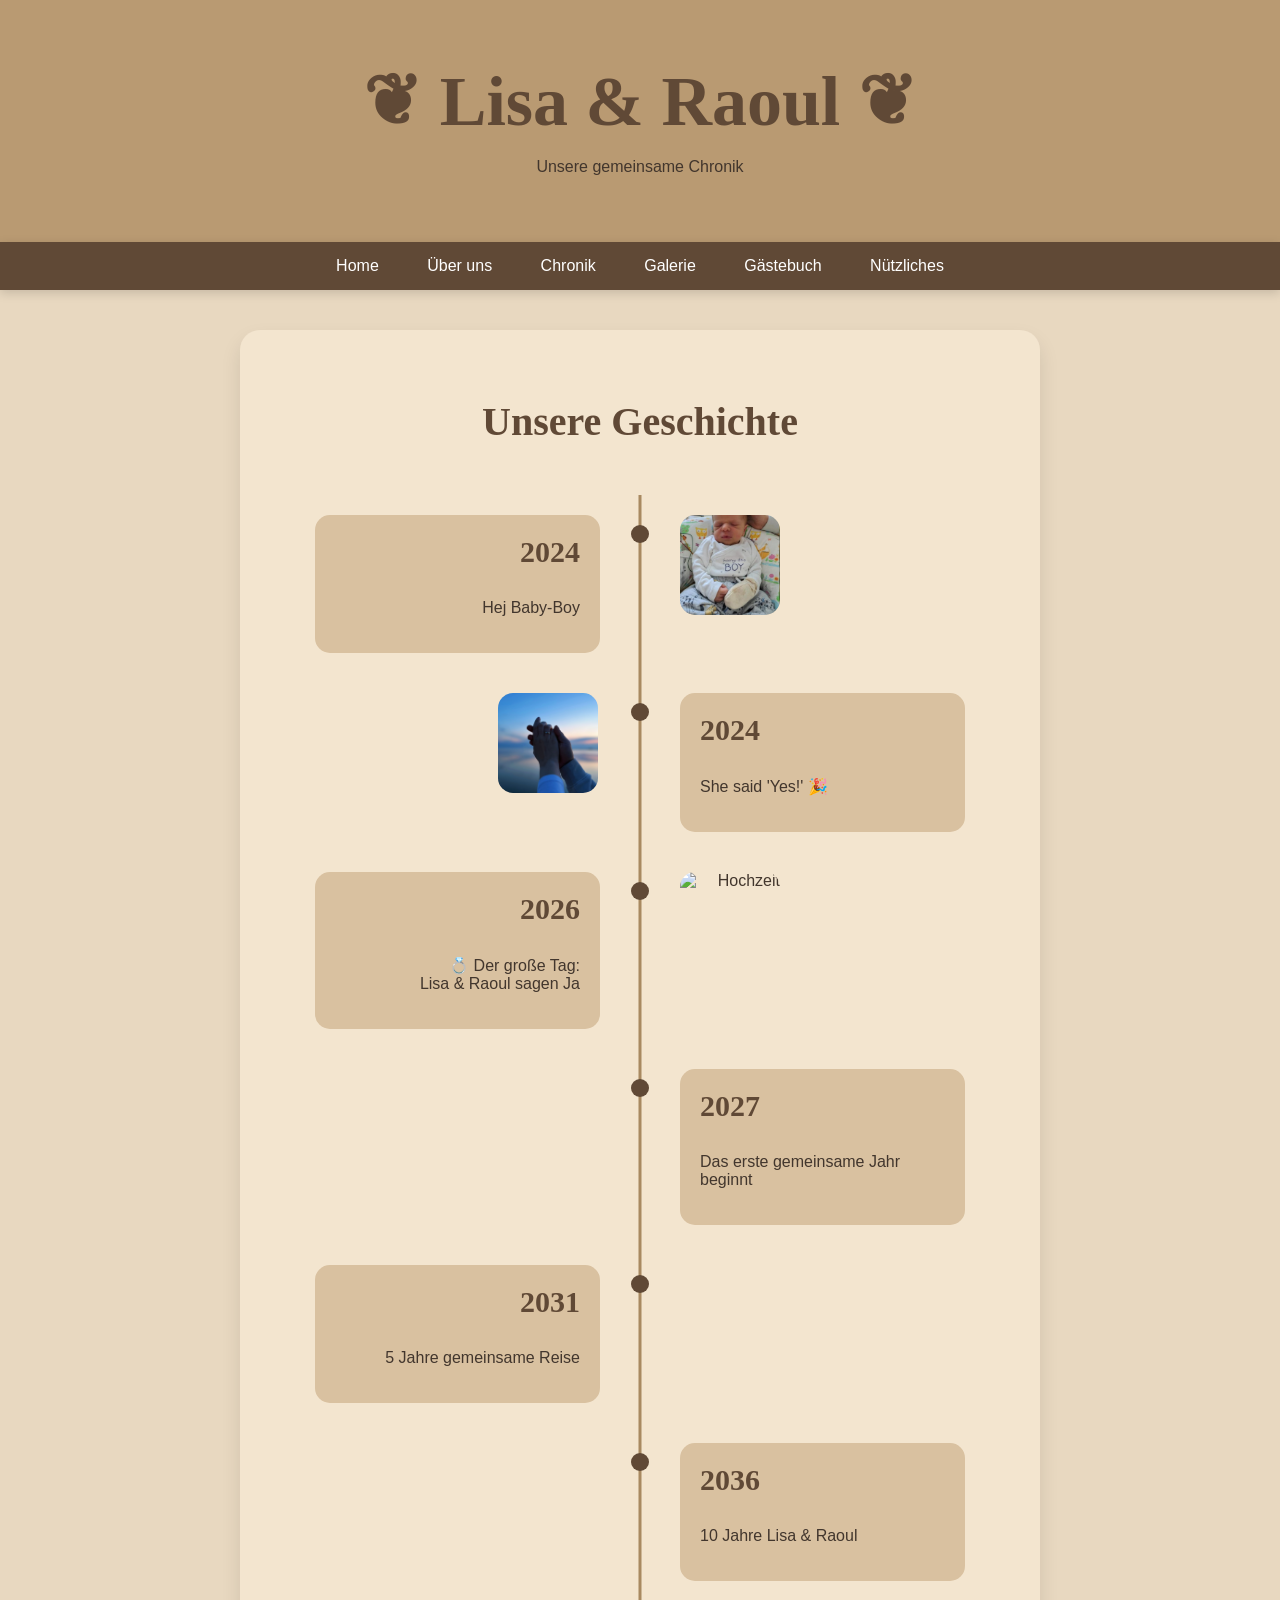
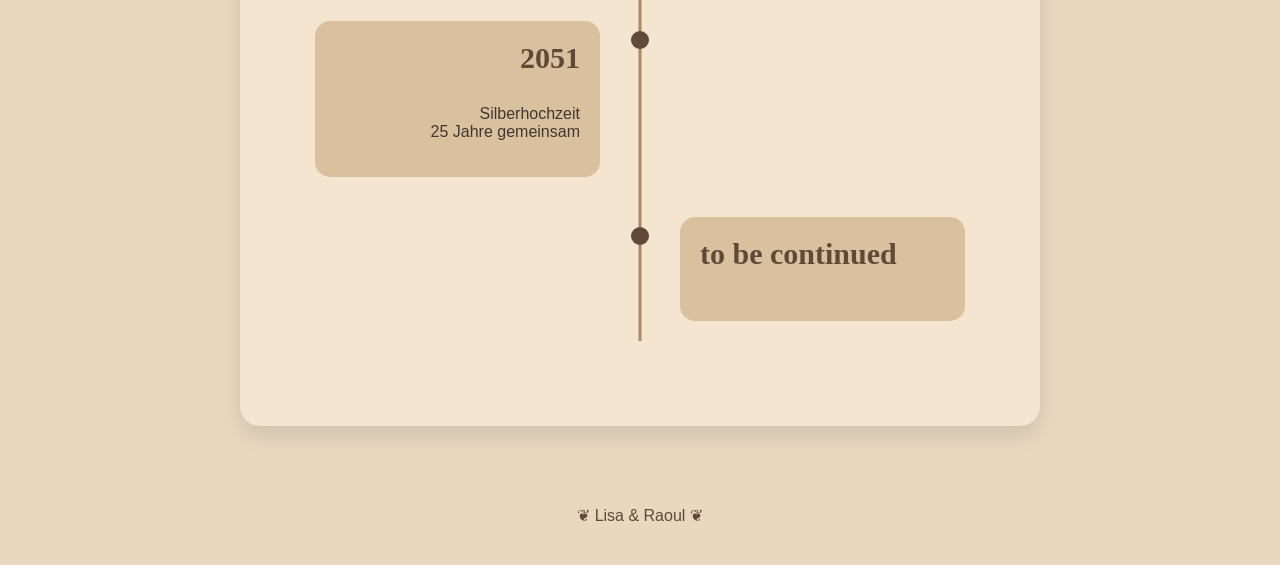
==== commit fb18e82c: "Add files via upload" ====
--- a/chronik.html
+++ b/chronik.html
@@ -52,7 +52,7 @@
 
 
 
-<div class="timeline-item">
+<div class="timeline-item verlobung-item">
 
 <div class="timeline-content">
 
@@ -62,10 +62,14 @@
 
 </div>
 
+    <div class="timeline-image">
+        <img src="Bilder/verlobung_01.jpg" alt="Verlobung">
+    </div>
+
 </div>
 
 
-<div class="timeline-item">
+<div class="timeline-item hochzeit-item">
 
 <div class="timeline-content">
 
@@ -78,7 +82,10 @@
 </p>
 
 </div>
-
+    <div class="timeline-image">
+        <img src="Bilder/Hochzeit_02.jpg" alt="Hochzeit">
+    </div>
+	
 </div>
 
 <div class="timeline-item">
--- a/style.css
+++ b/style.css
@@ -178,6 +178,44 @@
     object-fit: cover;
     border-radius: 15px;
 }
+
+/* ---------- Verlobungs-Bild ---------- */
+
+.verlobung-item .timeline-image {
+    position: absolute;
+    left: -50%;
+    top: 20px;
+    margin-left: 40px;
+    width: 150px;
+}
+
+.verlobung-item .timeline-image img {
+    display: block;
+    width: 100px;
+    height: 100px;
+    object-fit: cover;
+    border-radius: 15px;
+}
+
+
+/* ---------- Hochzeits-Bild ---------- */
+
+.hochzeit-item .timeline-image {
+    position: absolute;
+    left: 100%;
+    top: 20px;
+    margin-left: 40px;
+    width: 150px;
+}
+
+.hochzeit-item .timeline-image img {
+    display: block;
+    width: 100px;
+    height: 100px;
+    object-fit: cover;
+    border-radius: 15px;
+}
+
 
 /* ---------- Galerie ---------- */
 
@@ -415,6 +453,47 @@
         right:auto !important;
 
     }
+   
+   /* Baby-Bild auf dem Handy */
+    .baby-item .timeline-image {
+        position: static;
+        width: 100%;
+        margin: 15px 0 0 0;
+    }
+
+    .baby-item .timeline-image img {
+        width: 100px;
+        height: 100px;
+        margin: 0 auto;
+    }
+
+   /*Verlobungsbild auf dem Handy */
+    .verlobung-item .timeline-image {
+        position: static;
+        width: 100%;
+        margin: 15px 0 0 0;
+    }
+
+    .verlobung-item .timeline-image img {
+        width: 100px;
+        height: 100px;
+        margin: 0 auto;
+    }
+
+   /*Hochzeitsbild auf dem Handy */
+    .hochzeit-item .timeline-image {
+        position: static;
+        width: 100%;
+        margin: 15px 0 0 0;
+    }
+
+    .hochzeit-item .timeline-image img {
+        width: 100px;
+        height: 100px;
+        margin: 0 auto;
+    }
+
+
 
 }
 
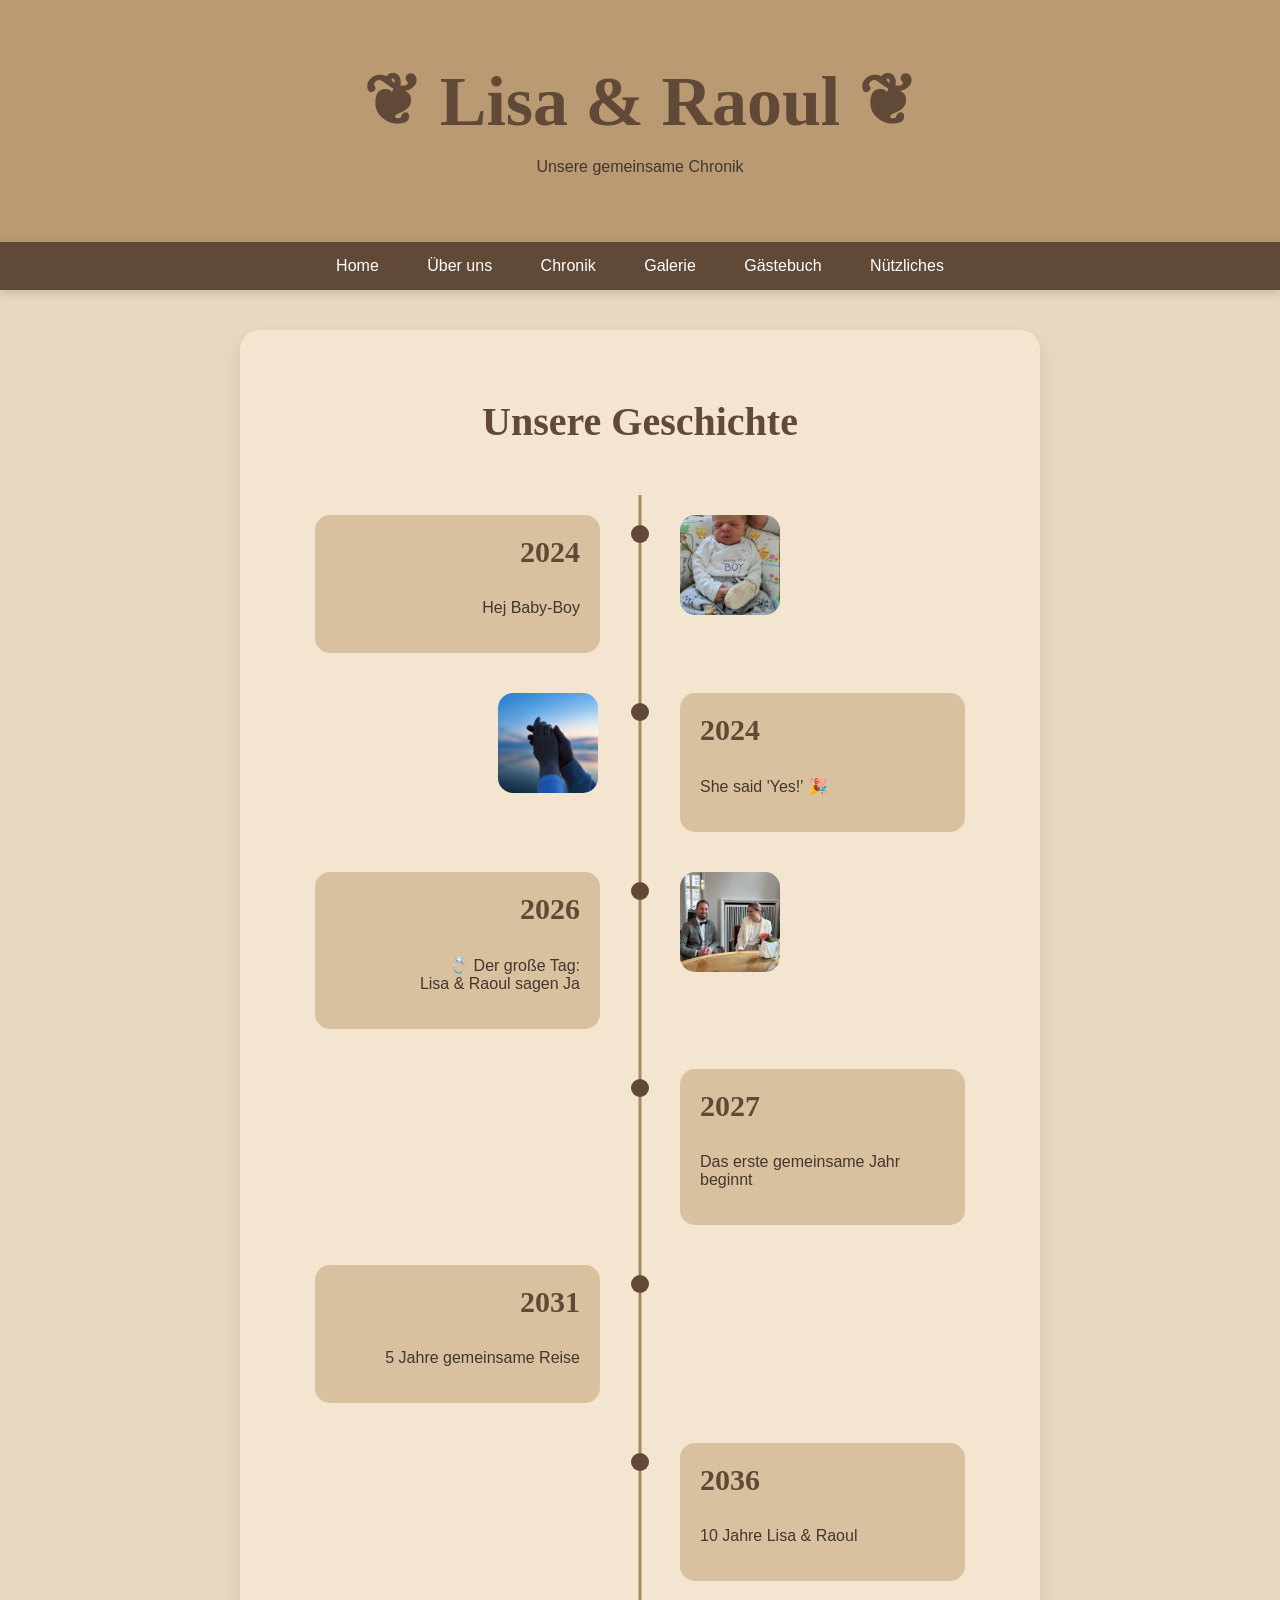
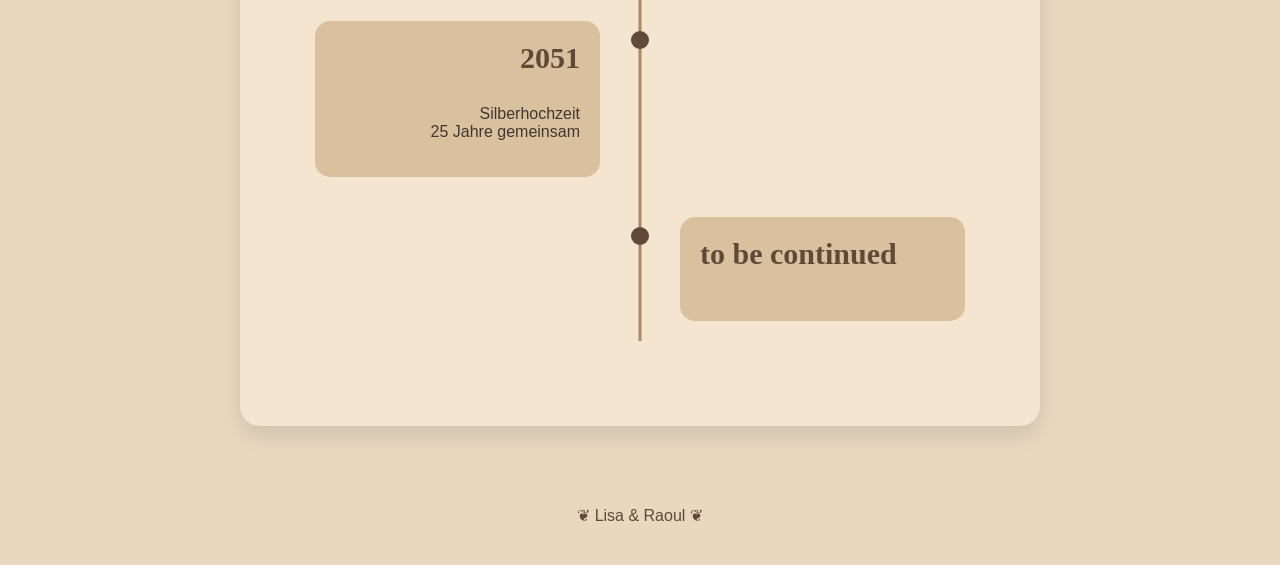
==== commit fbd35d8c: "Update chronik.html" ====
--- a/chronik.html
+++ b/chronik.html
@@ -83,7 +83,7 @@
 
 </div>
     <div class="timeline-image">
-        <img src="Bilder/Hochzeit_02.jpg" alt="Hochzeit">
+        <img src="Bilder/hochzeit_02.jpg" alt="Hochzeit">
     </div>
 	
 </div>
